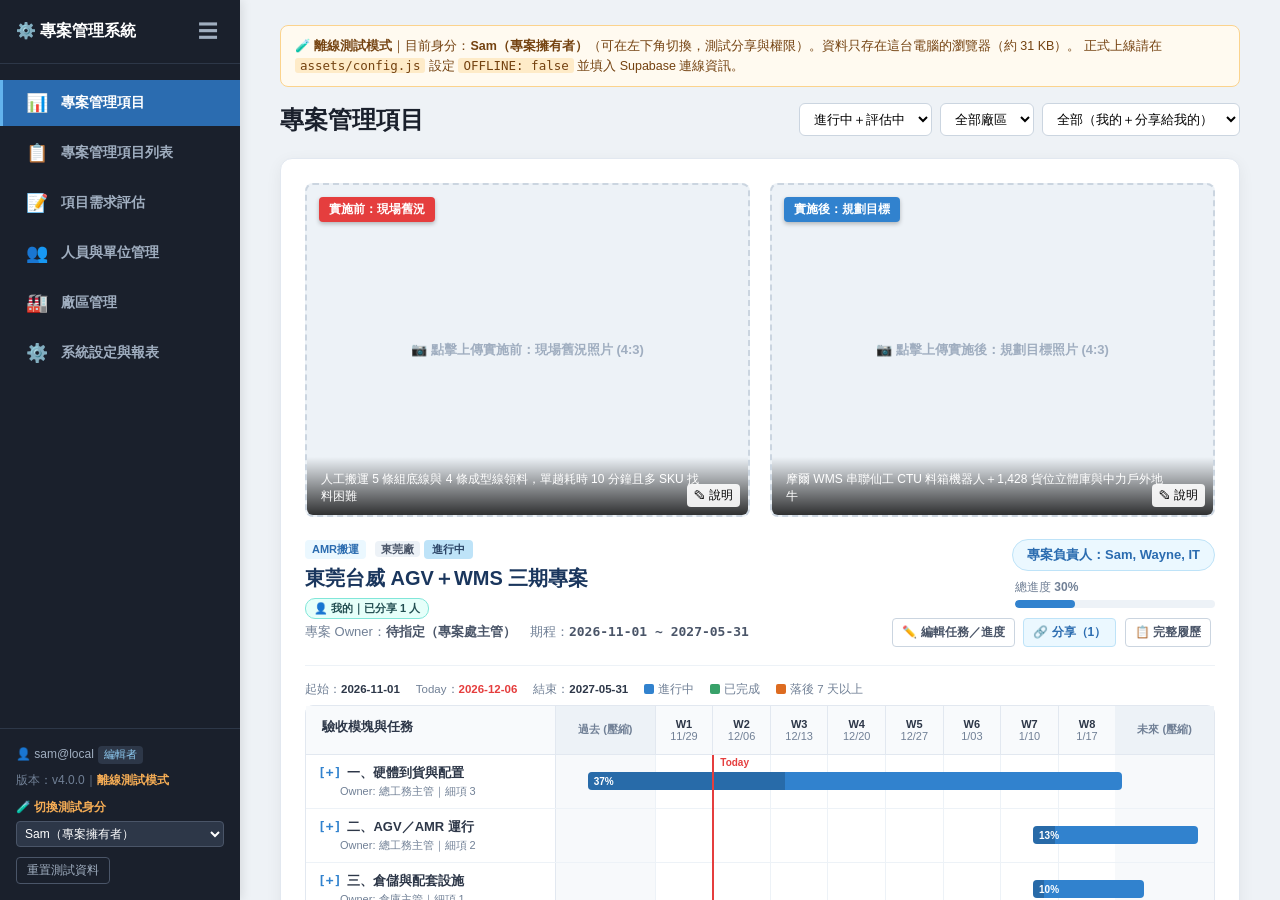
==== login.html @ 590ba209 "Add files via upload" ====
<!DOCTYPE html>
<html lang="zh-TW">
<head>
    <meta charset="UTF-8">
    <meta name="viewport" content="width=device-width, initial-scale=1">
    <title>登入 - 專案管理系統</title>
    <link rel="stylesheet" href="assets/common.css">
    <style>
        body { align-items: center; justify-content: center; background: linear-gradient(135deg, #1a202c 0%, #2b6cb0 100%); overflow: auto; }
        .login-card { background: #fff; border-radius: 14px; box-shadow: 0 20px 50px rgba(0,0,0,.3); width: 400px; max-width: calc(100% - 32px); padding: 34px 32px; }
        .login-brand { font-size: 22px; font-weight: 800; color: #1a202c; margin-bottom: 4px; }
        .login-sub { font-size: 13px; color: var(--c-muted); margin-bottom: 22px; }
        .tabs { display: flex; border-bottom: 2px solid var(--c-border); margin-bottom: 18px; }
        .tabs button { flex: 1; background: none; border: none; padding: 9px; font-size: 14px; font-weight: 700; color: var(--c-muted); cursor: pointer; border-bottom: 3px solid transparent; margin-bottom: -2px; font-family: inherit; }
        .tabs button.active { color: var(--c-primary-dark); border-bottom-color: var(--c-primary); }
        .pane { display: none; }
        .pane.active { display: block; }
        .btn-block { width: 100%; padding: 11px; margin-top: 6px; }
        .msg { font-size: 13px; padding: 10px 12px; border-radius: 6px; margin-bottom: 14px; display: none; line-height: 1.5; }
        .msg.show { display: block; }
        .msg.err { background: #fff5f5; color: #c53030; border: 1px solid #feb2b2; }
        .msg.ok { background: #f0fdf4; color: #22543d; border: 1px solid #9ae6b4; }
        .link { background: none; border: none; color: var(--c-primary); font-size: 12.5px; cursor: pointer; padding: 0; margin-top: 12px; font-family: inherit; }
        .hint { font-size: 12px; color: var(--c-muted); margin-top: 16px; line-height: 1.6; border-top: 1px solid #edf2f7; padding-top: 12px; }
    </style>
</head>
<body>
    <div class="login-card">
        <div class="login-brand">⚙️ 專案管理系統</div>
        <div class="login-sub">請以公司 Email 登入</div>

        <div class="msg" id="msg"></div>

        <div class="tabs" id="tabs">
            <button class="active" data-pane="paneLogin">登入</button>
            <button data-pane="paneSignup">首次使用註冊</button>
        </div>

        <form class="pane active" id="paneLogin">
            <div class="form-group"><label>Email</label><input type="email" id="loginEmail" autocomplete="username" required></div>
            <div class="form-group"><label>密碼</label><input type="password" id="loginPwd" autocomplete="current-password" required></div>
            <button class="btn btn-primary btn-block" type="submit">登入</button>
            <button class="link" type="button" id="btnForgot">忘記密碼？</button>
        </form>

        <form class="pane" id="paneSignup">
            <div class="form-group"><label>Email</label><input type="email" id="suEmail" autocomplete="username" required></div>
            <div class="form-group"><label>設定密碼（至少 8 碼）</label><input type="password" id="suPwd" minlength="8" autocomplete="new-password" required></div>
            <div class="form-group"><label>再次輸入密碼</label><input type="password" id="suPwd2" minlength="8" autocomplete="new-password" required></div>
            <button class="btn btn-primary btn-block" type="submit">註冊帳號</button>
            <div class="hint">註冊後需由系統管理員將您的 Email 加入成員名單，才能看到資料。</div>
        </form>

        <form class="pane" id="paneReset">
            <div class="form-group"><label>設定新密碼（至少 8 碼）</label><input type="password" id="newPwd" minlength="8" autocomplete="new-password" required></div>
            <button class="btn btn-primary btn-block" type="submit">更新密碼並登入</button>
        </form>
    </div>

<script src="assets/vendor/supabase.js"></script>
<script src="assets/config.js"></script>
<script src="assets/offline-db.js"></script>
<script src="assets/common.js"></script>
<script>
    const $ = id => document.getElementById(id);
    const next = (() => {
        const n = PM.param('next') || 'index.html';
        return /^[\w\-]+\.html([?#].*)?$/.test(n) ? n : 'index.html';   // 只允許站內頁面，避免被導向外部網站
    })();
    const baseUrl = location.href.split(/[?#]/)[0];
    const recovering = /type=recovery/.test(location.hash + location.search);   // 需在 Supabase 清除網址前先記下

    function msg(text, ok) {
        const el = $('msg');
        el.textContent = text;
        el.className = 'msg show ' + (ok ? 'ok' : 'err');
    }
    function showPane(id) {
        document.querySelectorAll('.pane').forEach(p => p.classList.toggle('active', p.id === id));
        document.querySelectorAll('#tabs button').forEach(b => b.classList.toggle('active', b.dataset.pane === id));
        $('tabs').style.display = id === 'paneReset' ? 'none' : '';
    }
    document.querySelectorAll('#tabs button').forEach(b => b.onclick = () => { $('msg').className = 'msg'; showPane(b.dataset.pane); });

    function translate(e) {
        const m = (e && e.message) || String(e);
        if (/Invalid login credentials/i.test(m)) return 'Email 或密碼錯誤';
        if (/Email not confirmed/i.test(m)) return '此 Email 尚未完成驗證，請至信箱點擊驗證連結';
        if (/already registered|already been registered/i.test(m)) return '此 Email 已註冊，請直接登入';
        if (/rate limit/i.test(m)) return '操作過於頻繁，請稍後再試';
        if (/Password should be/i.test(m)) return '密碼強度不足（至少 8 碼）';
        if (/Signups not allowed/i.test(m)) return '系統未開放自行註冊，請聯絡管理員建立帳號';
        return m;
    }
    async function withBtn(form, fn) {
        const btn = form.querySelector('button[type=submit]');
        btn.disabled = true;
        try { await fn(); } catch (e) { msg(translate(e)); } finally { btn.disabled = false; }
    }

    if (!PM.configured || !PM.sb) {
        msg('尚未設定資料庫連線：請編輯 assets/config.js 設定 OFFLINE: false 並填入 Supabase 的 URL 與 Publishable key（見部署手冊／README.md）。');
        document.querySelectorAll('form button').forEach(b => b.disabled = true);
    } else {
        // 已登入就直接進入；若是從「重設密碼」信件點進來則顯示設定新密碼
        PM.sb.auth.onAuthStateChange((evt) => {
            if (evt === 'PASSWORD_RECOVERY') { showPane('paneReset'); msg('請設定新密碼', true); }
        });
        if (recovering) { showPane('paneReset'); }
        PM.sb.auth.getSession().then(({ data }) => {
            if (data.session && !recovering && !$('paneReset').classList.contains('active')) location.replace(next);
        });

        $('paneLogin').onsubmit = e => { e.preventDefault(); withBtn(e.target, async () => {
            const { error } = await PM.sb.auth.signInWithPassword({ email: $('loginEmail').value.trim(), password: $('loginPwd').value });
            if (error) throw error;
            location.replace(next);
        }); };

        $('paneSignup').onsubmit = e => { e.preventDefault(); withBtn(e.target, async () => {
            if ($('suPwd').value !== $('suPwd2').value) { msg('兩次輸入的密碼不一致'); return; }
            const { data, error } = await PM.sb.auth.signUp({ email: $('suEmail').value.trim(), password: $('suPwd').value, options: { emailRedirectTo: baseUrl } });
            if (error) throw error;
            if (data.session) location.replace(next);
            else { msg('註冊成功！請到信箱點擊驗證連結後再登入。', true); showPane('paneLogin'); $('loginEmail').value = $('suEmail').value; }
        }); };

        $('btnForgot').onclick = async () => {
            const email = $('loginEmail').value.trim();
            if (!email) { msg('請先在上方輸入 Email'); return; }
            const { error } = await PM.sb.auth.resetPasswordForEmail(email, { redirectTo: baseUrl });
            if (error) msg(translate(error)); else msg('已寄出重設密碼信件，請至信箱查收。', true);
        };

        $('paneReset').onsubmit = e => { e.preventDefault(); withBtn(e.target, async () => {
            const { error } = await PM.sb.auth.updateUser({ password: $('newPwd').value });
            if (error) throw error;
            msg('密碼已更新，正在進入系統…', true);
            setTimeout(() => location.replace('index.html'), 800);
        }); };
    }
</script>
</body>
</html>
---- assets/common.css ----
/* =========================================================
   專案管理系統 - 共用樣式 (所有頁面共用)
   ========================================================= */
:root {
    --sidebar-width: 240px;
    --sidebar-collapsed-width: 68px;
    --c-bg: #eef2f6;
    --c-text: #2d3748;
    --c-muted: #718096;
    --c-border: #e2e8f0;
    --c-primary: #3182ce;
    --c-primary-dark: #2b6cb0;
}
* { box-sizing: border-box; }
body { font-family: -apple-system, BlinkMacSystemFont, "Segoe UI", Roboto, "Noto Sans TC", "Microsoft JhengHei", Helvetica, Arial, sans-serif; background: var(--c-bg); margin: 0; padding: 0; color: var(--c-text); display: flex; height: 100vh; overflow: hidden; }

/* ================= 側邊欄 ================= */
.sidebar { width: var(--sidebar-width); background: #1a202c; color: #e2e8f0; display: flex; flex-direction: column; transition: width .3s cubic-bezier(.4,0,.2,1); position: relative; flex-shrink: 0; z-index: 100; box-shadow: 2px 0 10px rgba(0,0,0,.1); }
.sidebar.collapsed { width: var(--sidebar-collapsed-width); }
.sidebar-header { height: 64px; display: flex; align-items: center; justify-content: space-between; padding: 0 16px; border-bottom: 1px solid #2d3748; }
.brand-title { font-size: 16px; font-weight: 700; color: #fff; white-space: nowrap; overflow: hidden; display: flex; align-items: center; gap: 10px; }
.sidebar.collapsed .brand-title { display: none; }
.sidebar.collapsed .sidebar-header { justify-content: center; padding: 0; }
.btn-toggle-sidebar { background: transparent; border: none; color: #a0aec0; font-size: 20px; cursor: pointer; padding: 6px; border-radius: 6px; display: flex; align-items: center; justify-content: center; }
.btn-toggle-sidebar:hover { color: #fff; background: #2d3748; }
.sidebar-menu { list-style: none; margin: 16px 0; padding: 0; display: flex; flex-direction: column; gap: 4px; flex-grow: 1; }
.menu-item { display: flex; align-items: center; padding: 12px 20px; color: #a0aec0; text-decoration: none; font-size: 13.5px; font-weight: 600; border-left: 3px solid transparent; transition: all .2s; white-space: nowrap; overflow: hidden; }
.menu-item:hover { color: #fff; background: #2d3748; }
.menu-item.active { color: #fff; background: var(--c-primary-dark); border-left-color: #63b3ed; }
.menu-icon { font-size: 18px; min-width: 28px; display: flex; align-items: center; justify-content: center; }
.menu-text { margin-left: 10px; }
.sidebar.collapsed .menu-text { display: none; }
.sidebar-footer { padding: 16px; border-top: 1px solid #2d3748; font-size: 12px; color: var(--c-muted); white-space: nowrap; overflow: hidden; line-height: 1.6; }
.sidebar.collapsed .sidebar-footer { display: none; }

/* ================= 主內容區 ================= */
.main-wrapper { flex-grow: 1; height: 100vh; overflow-y: auto; padding: 25px 40px; min-width: 0; }
.page-container { max-width: 1280px; margin: 0 auto; }
.top-navbar { display: flex; justify-content: space-between; align-items: center; margin-bottom: 22px; gap: 12px; flex-wrap: wrap; }
.nav-title { font-size: 24px; font-weight: 700; color: #1a202c; }
.toolbar-inline { display: flex; gap: 8px; align-items: center; flex-wrap: wrap; }

.card { background: #fff; border-radius: 12px; border: 1px solid var(--c-border); box-shadow: 0 4px 15px rgba(0,0,0,.04); overflow: hidden; }
.toolbar { padding: 14px 20px; display: flex; justify-content: space-between; align-items: center; border-bottom: 1px solid #edf2f7; background: #fafafa; gap: 10px; flex-wrap: wrap; }
.search-box { width: 300px; max-width: 100%; padding: 8px 12px; border: 1px solid #cbd5e0; border-radius: 6px; font-size: 13px; }
.filter-select { padding: 7px 10px; border: 1px solid #cbd5e0; border-radius: 6px; font-size: 13px; background: #fff; }
.table-scroll { overflow-x: auto; }

/* ================= 按鈕 ================= */
.btn { border: none; padding: 9px 18px; border-radius: 6px; font-size: 13.5px; font-weight: 600; cursor: pointer; text-decoration: none; display: inline-flex; align-items: center; justify-content: center; gap: 6px; transition: background .15s; font-family: inherit; white-space: nowrap; }
.btn-primary { background: var(--c-primary); color: #fff; }
.btn-primary:hover { background: var(--c-primary-dark); }
.btn-secondary { background: #edf2f7; color: #4a5568; }
.btn-secondary:hover { background: #e2e8f0; }
.btn-success { background: #2f855a; color: #fff; }
.btn-success:hover { background: #276749; }
.btn-danger-outline { background: transparent; border: 1px solid #feb2b2; color: #e53e3e; }
.btn-danger-outline:hover { background: #fff5f5; border-color: #e53e3e; }
.btn-action { background: #fff; border: 1px solid #cbd5e0; padding: 5px 9px; border-radius: 4px; font-size: 12px; font-weight: 600; cursor: pointer; color: #4a5568; margin: 2px 4px 2px 0; text-decoration: none; display: inline-block; font-family: inherit; white-space: nowrap; }
.btn-action:hover { background: #edf2f7; }
.btn-action.btn-complete { color: #22543d; border-color: #86efac; background: #f0fdf4; }
.btn-action.btn-blue { color: var(--c-primary-dark); border-color: #bee3f8; background: #ebf8ff; }
.btn-action.del:hover, .btn-action.btn-del:hover { background: #fff5f5; color: #e53e3e; border-color: #feb2b2; }
.btn-icon-del { color: #e53e3e; background: none; border: none; cursor: pointer; font-size: 16px; font-weight: bold; padding: 2px 6px; border-radius: 4px; }
.btn-icon-del:hover { background: #fff5f5; }

/* ================= 標籤 / 狀態徽章 ================= */
.badge { display: inline-block; padding: 2px 8px; border-radius: 4px; font-size: 11px; font-weight: 700; white-space: nowrap; }
.st-ing  { background: #bee3f8; color: #2a4365; }
.st-plan { background: #feebc8; color: #744210; }
.st-done { background: #c6f6d5; color: #22543d; }
.st-stop { background: #e2e8f0; color: #4a5568; }
.st-req  { background: #e9d8fd; color: #553c9e; }
.proj-type-tag { display: inline-block; padding: 2px 7px; border-radius: 4px; font-size: 11px; font-weight: 700; background: #e2e8f0; color: #4a5568; margin-right: 4px; }
.type-amr { background: #ebf8ff; color: #2b6cb0; }
.type-arm { background: #fefcbf; color: #744210; }
.type-sys { background: #e9d8fd; color: #553c9e; }
.type-mod { background: #feebc8; color: #9c4221; }
.type-ai  { background: #fed7e2; color: #97266d; }
.type-other { background: #e2e8f0; color: #4a5568; }
.badge-factory { background: #edf2f7; color: #4a5568; padding: 2px 6px; border-radius: 4px; font-size: 11px; font-weight: 700; }

/* 紀錄類別標籤 */
.rec-tag { font-size: 11px; padding: 2px 7px; border-radius: 4px; font-weight: 600; white-space: nowrap; display: inline-block; }
.rec-meeting { background: #e9d8fd; color: #553c9e; }
.rec-site { background: #bee3f8; color: #2a4365; }
.rec-review { background: #c6f6d5; color: #22543d; }
.rec-change { background: #feebc8; color: #744210; }
.rec-issue { background: #fed7d7; color: #9b2c2c; }
.rec-other { background: #e2e8f0; color: #4a5568; }

/* 進度條 */
.progress-track { height: 8px; background: #edf2f7; border-radius: 4px; overflow: hidden; margin-top: 4px; }
.progress-fill { height: 100%; background: var(--c-primary); border-radius: 4px; }
.progress-fill.done { background: #38a169; }

/* ================= 表單 ================= */
.form-group { display: flex; flex-direction: column; gap: 5px; margin-bottom: 12px; min-width: 0; }
.form-group label { font-size: 12.5px; font-weight: 700; color: #4a5568; }
.form-group input, .form-group select, .form-group textarea { padding: 8px 10px; border: 1px solid #cbd5e0; border-radius: 6px; font-size: 13px; font-family: inherit; background: #fff; width: 100%; }
.form-group textarea { resize: vertical; }
.form-grid-2 { display: grid; grid-template-columns: 1fr 1fr; gap: 12px; }
.req { color: #e53e3e; }
input:focus, select:focus, textarea:focus { outline: 2px solid #90cdf4; outline-offset: 0; border-color: var(--c-primary); }

/* ================= Modal ================= */
.modal-overlay { display: none; position: fixed; inset: 0; background: rgba(0,0,0,.45); z-index: 2000; align-items: center; justify-content: center; padding: 16px; }
.modal-overlay.open { display: flex; }
.modal-box { background: #fff; border-radius: 10px; width: 520px; max-width: 100%; max-height: 92vh; overflow-y: auto; padding: 24px; box-shadow: 0 10px 25px rgba(0,0,0,.15); }
.modal-title { font-size: 16px; font-weight: 700; margin-bottom: 16px; color: #1a202c; }
.modal-actions { display: flex; justify-content: flex-end; gap: 10px; margin-top: 18px; }

/* ================= 其他 ================= */
.empty { text-align: center; padding: 40px 20px; color: #a0aec0; font-size: 13px; }
.muted { color: var(--c-muted); font-size: 12px; }
.mono { font-family: ui-monospace, SFMono-Regular, Menlo, Consolas, monospace; }
.warn-text { color: #c05621; font-size: 11.5px; font-weight: 700; }
.toast { position: fixed; right: 24px; bottom: 24px; background: #1a202c; color: #fff; padding: 10px 18px; border-radius: 8px; font-size: 13px; font-weight: 600; box-shadow: 0 6px 20px rgba(0,0,0,.25); z-index: 3000; opacity: 0; transform: translateY(10px); transition: all .25s; pointer-events: none; }
.toast.show { opacity: 1; transform: translateY(0); }
.toast.error { background: #c53030; }

/* ================= 響應式 ================= */
@media (max-width: 900px) {
    .main-wrapper { padding: 18px 16px; }
    .form-grid-2 { grid-template-columns: 1fr; }
    .nav-title { font-size: 20px; }
}

/* ================= v3：雲端版新增 ================= */
.pm-overlay { position: fixed; inset: 0; background: rgba(238,242,246,.92); z-index: 5000; display: flex; flex-direction: column; align-items: center; justify-content: center; gap: 14px; font-size: 14px; color: #4a5568; text-align: center; padding: 20px; }
.pm-overlay.busy { background: rgba(255,255,255,.35); cursor: progress; }
.pm-overlay.busy .pm-overlay-text { display: none; }
.spinner { width: 34px; height: 34px; border: 4px solid #cbd5e0; border-top-color: var(--c-primary); border-radius: 50%; animation: spin .8s linear infinite; }
@keyframes spin { to { transform: rotate(360deg); } }
.pm-overlay .err-box { background: #fff; border: 1px solid #feb2b2; border-radius: 10px; padding: 24px; max-width: 560px; text-align: left; line-height: 1.7; color: #2d3748; }
.pm-overlay .err-box h3 { margin: 0 0 8px; color: #c53030; }
.pm-overlay code { background: #edf2f7; padding: 1px 6px; border-radius: 4px; font-size: 12.5px; }
.sidebar-user { font-size: 12px; color: #a0aec0; margin-bottom: 6px; overflow: hidden; text-overflow: ellipsis; }
.sidebar-user .role { display: inline-block; background: #2d3748; color: #90cdf4; padding: 0 6px; border-radius: 4px; font-size: 11px; margin-left: 4px; }
.btn-logout { background: transparent; border: 1px solid #4a5568; color: #a0aec0; font-size: 12px; padding: 4px 10px; border-radius: 4px; cursor: pointer; margin-top: 6px; }
.btn-logout:hover { color: #fff; border-color: #a0aec0; }
/* 唯讀成員：隱藏所有編輯操作 */
body.readonly .edit-only { display: none !important; }
/* 離線測試模式提示 */
.offline-banner { background: #fffaf0; border: 1px solid #fbd38d; color: #744210; border-radius: 8px; padding: 10px 14px; font-size: 12.5px; line-height: 1.6; margin-bottom: 16px; }
.offline-banner code { background: #feebc8; padding: 0 5px; border-radius: 3px; }

/* ================= 多選下拉（與會人員） ================= */
.ms { position: relative; }
.ms-box { min-height: 38px; border: 1px solid #cbd5e0; border-radius: 6px; padding: 4px 28px 4px 6px; background: #fff; cursor: pointer; position: relative; display: flex; align-items: center; }
.ms-box:focus, .ms.open .ms-box { outline: 2px solid #90cdf4; border-color: var(--c-primary); }
.ms-chips { display: flex; flex-wrap: wrap; gap: 4px; flex: 1; min-width: 0; }
.ms-chip { display: inline-flex; align-items: center; gap: 2px; background: #ebf8ff; color: var(--c-primary-dark); border: 1px solid #bee3f8; border-radius: 12px; padding: 2px 4px 2px 9px; font-size: 12px; font-weight: 600; max-width: 100%; }
.ms-chip-x { background: none; border: none; color: #63b3ed; cursor: pointer; font-size: 14px; line-height: 1; padding: 0 4px; border-radius: 50%; }
.ms-chip-x:hover { color: #e53e3e; background: #fff5f5; }
.ms-placeholder { color: #a0aec0; font-size: 13px; padding: 4px; }
.ms-caret { position: absolute; right: 10px; top: 50%; transform: translateY(-50%); color: #a0aec0; font-size: 11px; transition: transform .15s; }
.ms.open .ms-caret { transform: translateY(-50%) rotate(180deg); }
.ms-panel { display: none; border: 1px solid #cbd5e0; border-top: none; border-radius: 0 0 6px 6px; background: #fff; box-shadow: 0 6px 14px rgba(0,0,0,.08); }
.ms.open .ms-panel { display: block; }
.ms.open .ms-box { border-radius: 6px 6px 0 0; }
.ms-search { width: 100%; border: none !important; border-bottom: 1px solid #edf2f7 !important; padding: 8px 10px !important; font-size: 12.5px; outline: none !important; border-radius: 0 !important; }
.ms-list { max-height: 210px; overflow-y: auto; padding: 4px 0; }
.ms-group { font-size: 11px; font-weight: 700; color: #a0aec0; padding: 6px 12px 2px; }
.ms-opt { display: flex !important; align-items: center; gap: 8px; padding: 6px 12px; cursor: pointer; font-size: 13px !important; font-weight: 500 !important; color: #2d3748 !important; }
.ms-opt:hover { background: #f7fafc; }
.ms-opt input { width: 15px !important; height: 15px; flex-shrink: 0; padding: 0 !important; }
.ms-opt small { color: #a0aec0; font-size: 11px; margin-left: auto; }
.ms-add { display: block; width: calc(100% - 16px); margin: 4px 8px 6px; background: #f0fff4; border: 1px dashed #9ae6b4; color: #22543d; border-radius: 5px; padding: 6px; font-size: 12.5px; font-weight: 600; cursor: pointer; text-align: left; font-family: inherit; }
.ms-empty { padding: 10px 12px; font-size: 12px; color: #a0aec0; }

/* ================= CSV 問卷表格匯入 ================= */
.nav-actions { display: flex; gap: 8px; align-items: center; flex-wrap: wrap; }
.btn-outline { background: #fff; color: #4a5568; border: 1px solid #cbd5e0; }
.btn-outline:hover { background: #f7fafc; border-color: #a0aec0; }
.btn-outline.green { color: #276749; border-color: #9ae6b4; background: #f0fff4; }
.btn-outline.green:hover { background: #c6f6d5; }
.csv-box { width: 860px; }
.csv-steps { background: #f8fafc; border: 1px solid var(--c-border); border-radius: 8px; padding: 12px 14px; font-size: 13px; line-height: 1.9; color: #4a5568; margin-bottom: 14px; }
.csv-drop { display: flex; flex-direction: column; align-items: center; gap: 6px; border: 2px dashed #90cdf4; background: #f7fbff; border-radius: 10px; padding: 26px 16px; cursor: pointer; text-align: center; font-size: 13.5px; color: #2d3748; transition: all .15s; }
.csv-drop:hover, .csv-drop.over { background: #ebf8ff; border-color: var(--c-primary); }
.csv-drop-icon { font-size: 30px; }
.csv-cols { margin-top: 12px; font-size: 12px; color: #4a5568; display: flex; flex-wrap: wrap; gap: 5px; align-items: center; }
.csv-col { background: #edf2f7; border-radius: 4px; padding: 2px 7px; }
.csv-col.req { background: #ebf8ff; color: var(--c-primary-dark); font-weight: 700; }
.csv-error { background: #fff5f5; border: 1px solid #feb2b2; color: #c53030; border-radius: 6px; padding: 10px 12px; font-size: 13px; margin-bottom: 12px; line-height: 1.6; }
.csv-summary { display: flex; gap: 8px; align-items: center; flex-wrap: wrap; font-size: 13px; margin-bottom: 10px; }
.csv-pill { padding: 3px 10px; border-radius: 12px; font-size: 12px; font-weight: 700; }
.csv-pill.ok { background: #c6f6d5; color: #22543d; }
.csv-pill.warn { background: #feebc8; color: #744210; }
.csv-pill.err { background: #fed7d7; color: #9b2c2c; }
.csv-opt { display: flex; align-items: center; gap: 8px; font-size: 12.5px; background: #fffaf0; border: 1px solid #fbd38d; border-radius: 6px; padding: 8px 12px; margin-bottom: 10px; cursor: pointer; }
.csv-table-wrap { max-height: 46vh; overflow: auto; border: 1px solid var(--c-border); border-radius: 8px; }
.csv-table { width: 100%; border-collapse: collapse; font-size: 12.5px; }
.csv-table th { position: sticky; top: 0; background: #edf2f7; text-align: left; padding: 8px 10px; z-index: 1; }
.csv-table td { padding: 8px 10px; border-bottom: 1px solid #edf2f7; vertical-align: top; }
.csv-table tr.row-err td { background: #fffafa; }
.csv-table tr.row-err .csv-item-title { color: #a0aec0; }
.csv-item-title { font-weight: 700; color: #1a365d; }
.csv-msg { font-size: 12px; line-height: 1.6; }
.csv-msg.ok { color: #2f855a; }
.csv-msg.warn { color: #c05621; }
.csv-msg.err { color: #c53030; }

/* ================= v4：個人專案＋分享 ================= */
.own-badge { display: inline-block; font-size: 11px; font-weight: 700; padding: 2px 8px; border-radius: 10px; white-space: nowrap; vertical-align: 1px; }
.own-badge.mine { background: #e6fffa; color: #234e52; border: 1px solid #81e6d9; }
.own-badge.shared { background: #faf5ff; color: #553c9e; border: 1px solid #d6bcfa; }
.own-badge.admin { background: #fffaf0; color: #7b341e; border: 1px solid #fbd38d; }
.author-tag { font-size: 11px; color: #718096; white-space: nowrap; }
.entry-actions { display: inline-flex; gap: 2px; margin-left: 4px; }
.btn-mini { background: none; border: none; color: #a0aec0; cursor: pointer; font-size: 12px; padding: 1px 5px; border-radius: 4px; }
.btn-mini:hover { background: #ebf8ff; color: var(--c-primary); }
.btn-mini.del:hover { background: #fff5f5; color: #e53e3e; }
.share-note { background: #faf5ff; border: 1px solid #e9d8fd; color: #44337a; border-radius: 8px; padding: 10px 12px; font-size: 12.5px; line-height: 1.7; margin-bottom: 14px; }
.share-add { display: flex; gap: 8px; }
.share-list-title { font-size: 13px; font-weight: 700; margin: 16px 0 6px; color: #4a5568; }
.share-list { border-top: 1px solid #edf2f7; }
.share-row { display: flex; justify-content: space-between; align-items: center; padding: 8px 0; border-bottom: 1px solid #edf2f7; font-size: 13px; gap: 10px; }
.readonly-note { background: #f7fafc; border: 1px dashed #cbd5e0; color: #718096; font-size: 12px; border-radius: 6px; padding: 6px 10px; }
.offline-switch { margin: 8px 0 4px; }
.offline-switch label { display: block; color: #f6ad55; font-weight: 700; margin-bottom: 4px; }
.offline-switch select { width: 100%; background: #2d3748; color: #fff; border: 1px solid #4a5568; border-radius: 4px; padding: 4px; font-size: 12px; }
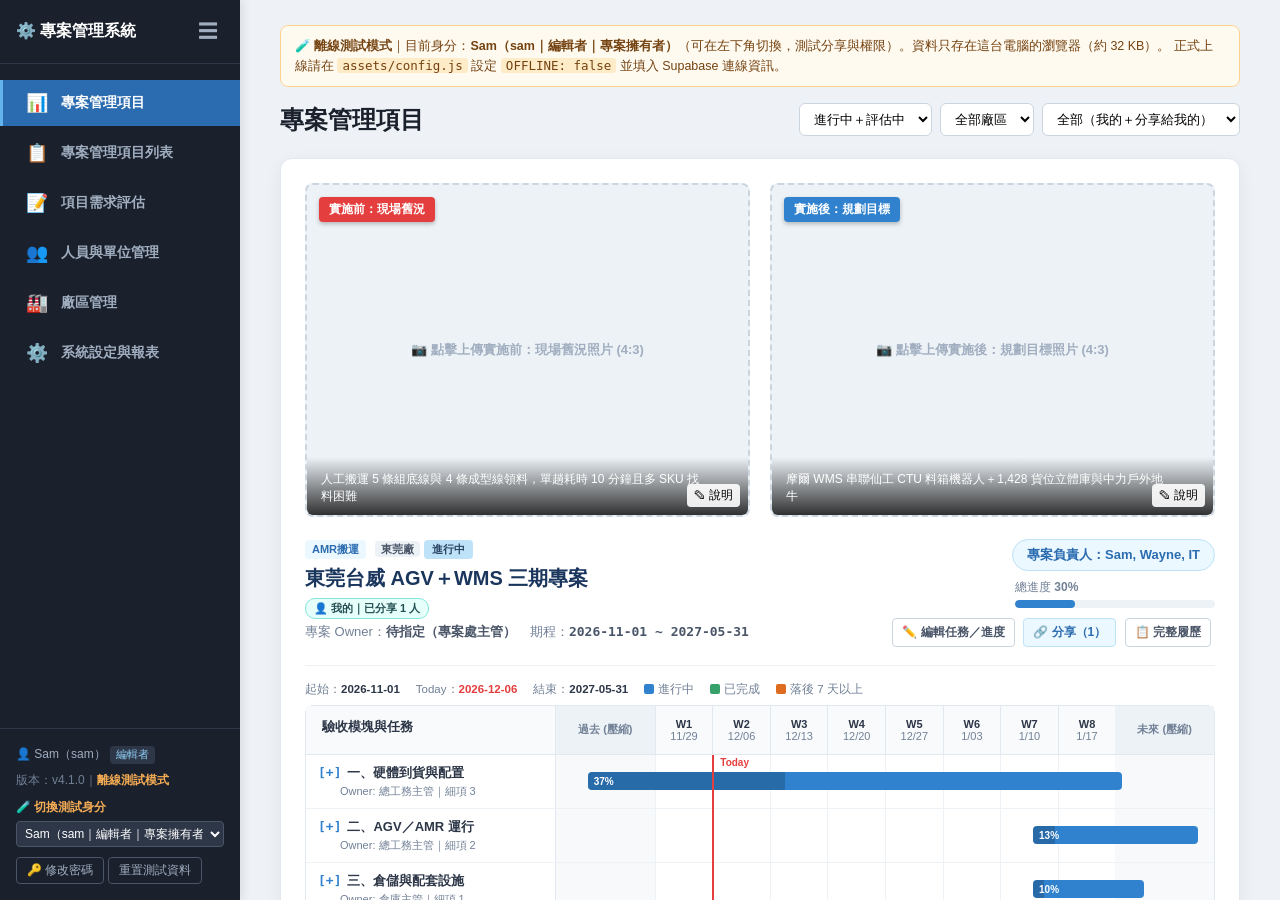
==== commit 071ae8b8: "Add files via upload" ====
--- a/login.html
+++ b/login.html
@@ -7,54 +7,30 @@
     <link rel="stylesheet" href="assets/common.css">
     <style>
         body { align-items: center; justify-content: center; background: linear-gradient(135deg, #1a202c 0%, #2b6cb0 100%); overflow: auto; }
-        .login-card { background: #fff; border-radius: 14px; box-shadow: 0 20px 50px rgba(0,0,0,.3); width: 400px; max-width: calc(100% - 32px); padding: 34px 32px; }
+        .login-card { background: #fff; border-radius: 14px; box-shadow: 0 20px 50px rgba(0,0,0,.3); width: 380px; max-width: calc(100% - 32px); padding: 34px 32px; }
         .login-brand { font-size: 22px; font-weight: 800; color: #1a202c; margin-bottom: 4px; }
         .login-sub { font-size: 13px; color: var(--c-muted); margin-bottom: 22px; }
-        .tabs { display: flex; border-bottom: 2px solid var(--c-border); margin-bottom: 18px; }
-        .tabs button { flex: 1; background: none; border: none; padding: 9px; font-size: 14px; font-weight: 700; color: var(--c-muted); cursor: pointer; border-bottom: 3px solid transparent; margin-bottom: -2px; font-family: inherit; }
-        .tabs button.active { color: var(--c-primary-dark); border-bottom-color: var(--c-primary); }
-        .pane { display: none; }
-        .pane.active { display: block; }
         .btn-block { width: 100%; padding: 11px; margin-top: 6px; }
         .msg { font-size: 13px; padding: 10px 12px; border-radius: 6px; margin-bottom: 14px; display: none; line-height: 1.5; }
         .msg.show { display: block; }
         .msg.err { background: #fff5f5; color: #c53030; border: 1px solid #feb2b2; }
         .msg.ok { background: #f0fdf4; color: #22543d; border: 1px solid #9ae6b4; }
-        .link { background: none; border: none; color: var(--c-primary); font-size: 12.5px; cursor: pointer; padding: 0; margin-top: 12px; font-family: inherit; }
         .hint { font-size: 12px; color: var(--c-muted); margin-top: 16px; line-height: 1.6; border-top: 1px solid #edf2f7; padding-top: 12px; }
     </style>
 </head>
 <body>
     <div class="login-card">
         <div class="login-brand">⚙️ 專案管理系統</div>
-        <div class="login-sub">請以公司 Email 登入</div>
+        <div class="login-sub">請輸入管理員發給你的帳號與密碼</div>
 
         <div class="msg" id="msg"></div>
 
-        <div class="tabs" id="tabs">
-            <button class="active" data-pane="paneLogin">登入</button>
-            <button data-pane="paneSignup">首次使用註冊</button>
-        </div>
-
-        <form class="pane active" id="paneLogin">
-            <div class="form-group"><label>Email</label><input type="email" id="loginEmail" autocomplete="username" required></div>
+        <form id="loginForm" autocomplete="on">
+            <div class="form-group"><label>帳號</label><input type="text" id="loginUser" autocomplete="username" autocapitalize="off" spellcheck="false" required></div>
             <div class="form-group"><label>密碼</label><input type="password" id="loginPwd" autocomplete="current-password" required></div>
             <button class="btn btn-primary btn-block" type="submit">登入</button>
-            <button class="link" type="button" id="btnForgot">忘記密碼？</button>
         </form>
-
-        <form class="pane" id="paneSignup">
-            <div class="form-group"><label>Email</label><input type="email" id="suEmail" autocomplete="username" required></div>
-            <div class="form-group"><label>設定密碼（至少 8 碼）</label><input type="password" id="suPwd" minlength="8" autocomplete="new-password" required></div>
-            <div class="form-group"><label>再次輸入密碼</label><input type="password" id="suPwd2" minlength="8" autocomplete="new-password" required></div>
-            <button class="btn btn-primary btn-block" type="submit">註冊帳號</button>
-            <div class="hint">註冊後需由系統管理員將您的 Email 加入成員名單，才能看到資料。</div>
-        </form>
-
-        <form class="pane" id="paneReset">
-            <div class="form-group"><label>設定新密碼（至少 8 碼）</label><input type="password" id="newPwd" minlength="8" autocomplete="new-password" required></div>
-            <button class="btn btn-primary btn-block" type="submit">更新密碼並登入</button>
-        </form>
+        <div class="hint">沒有帳號或忘記密碼，請聯絡系統管理員（系統設定 → 帳號與權限）。<br>登入後可在左下角「🔑 修改密碼」自行更改密碼。</div>
     </div>
 
 <script src="assets/vendor/supabase.js"></script>
@@ -67,77 +43,40 @@
         const n = PM.param('next') || 'index.html';
         return /^[\w\-]+\.html([?#].*)?$/.test(n) ? n : 'index.html';   // 只允許站內頁面，避免被導向外部網站
     })();
-    const baseUrl = location.href.split(/[?#]/)[0];
-    const recovering = /type=recovery/.test(location.hash + location.search);   // 需在 Supabase 清除網址前先記下
 
     function msg(text, ok) {
         const el = $('msg');
         el.textContent = text;
         el.className = 'msg show ' + (ok ? 'ok' : 'err');
     }
-    function showPane(id) {
-        document.querySelectorAll('.pane').forEach(p => p.classList.toggle('active', p.id === id));
-        document.querySelectorAll('#tabs button').forEach(b => b.classList.toggle('active', b.dataset.pane === id));
-        $('tabs').style.display = id === 'paneReset' ? 'none' : '';
-    }
-    document.querySelectorAll('#tabs button').forEach(b => b.onclick = () => { $('msg').className = 'msg'; showPane(b.dataset.pane); });
-
     function translate(e) {
         const m = (e && e.message) || String(e);
-        if (/Invalid login credentials/i.test(m)) return 'Email 或密碼錯誤';
-        if (/Email not confirmed/i.test(m)) return '此 Email 尚未完成驗證，請至信箱點擊驗證連結';
-        if (/already registered|already been registered/i.test(m)) return '此 Email 已註冊，請直接登入';
-        if (/rate limit/i.test(m)) return '操作過於頻繁，請稍後再試';
-        if (/Password should be/i.test(m)) return '密碼強度不足（至少 8 碼）';
-        if (/Signups not allowed/i.test(m)) return '系統未開放自行註冊，請聯絡管理員建立帳號';
+        if (/Invalid login credentials/i.test(m)) return '帳號或密碼錯誤';
+        if (/rate limit|too many/i.test(m)) return '嘗試次數過多，請稍後再試';
+        if (/Email not confirmed/i.test(m)) return '此帳號尚未啟用，請聯絡管理員';
         return m;
-    }
-    async function withBtn(form, fn) {
-        const btn = form.querySelector('button[type=submit]');
-        btn.disabled = true;
-        try { await fn(); } catch (e) { msg(translate(e)); } finally { btn.disabled = false; }
     }
 
     if (!PM.configured || !PM.sb) {
         msg('尚未設定資料庫連線：請編輯 assets/config.js 設定 OFFLINE: false 並填入 Supabase 的 URL 與 Publishable key（見部署手冊／README.md）。');
         document.querySelectorAll('form button').forEach(b => b.disabled = true);
     } else {
-        // 已登入就直接進入；若是從「重設密碼」信件點進來則顯示設定新密碼
-        PM.sb.auth.onAuthStateChange((evt) => {
-            if (evt === 'PASSWORD_RECOVERY') { showPane('paneReset'); msg('請設定新密碼', true); }
-        });
-        if (recovering) { showPane('paneReset'); }
-        PM.sb.auth.getSession().then(({ data }) => {
-            if (data.session && !recovering && !$('paneReset').classList.contains('active')) location.replace(next);
-        });
+        if (PM.offline) msg('離線測試模式：不需登入，左下角可切換測試身分。即將進入系統…', true);
+        PM.sb.auth.getSession().then(({ data }) => { if (data.session) location.replace(next); });
 
-        $('paneLogin').onsubmit = e => { e.preventDefault(); withBtn(e.target, async () => {
-            const { error } = await PM.sb.auth.signInWithPassword({ email: $('loginEmail').value.trim(), password: $('loginPwd').value });
-            if (error) throw error;
-            location.replace(next);
-        }); };
-
-        $('paneSignup').onsubmit = e => { e.preventDefault(); withBtn(e.target, async () => {
-            if ($('suPwd').value !== $('suPwd2').value) { msg('兩次輸入的密碼不一致'); return; }
-            const { data, error } = await PM.sb.auth.signUp({ email: $('suEmail').value.trim(), password: $('suPwd').value, options: { emailRedirectTo: baseUrl } });
-            if (error) throw error;
-            if (data.session) location.replace(next);
-            else { msg('註冊成功！請到信箱點擊驗證連結後再登入。', true); showPane('paneLogin'); $('loginEmail').value = $('suEmail').value; }
-        }); };
-
-        $('btnForgot').onclick = async () => {
-            const email = $('loginEmail').value.trim();
-            if (!email) { msg('請先在上方輸入 Email'); return; }
-            const { error } = await PM.sb.auth.resetPasswordForEmail(email, { redirectTo: baseUrl });
-            if (error) msg(translate(error)); else msg('已寄出重設密碼信件，請至信箱查收。', true);
+        $('loginForm').onsubmit = async e => {
+            e.preventDefault();
+            const btn = e.target.querySelector('button[type=submit]');
+            const username = $('loginUser').value.trim();
+            if (!username) { msg('請輸入帳號'); return; }
+            btn.disabled = true;
+            try {
+                const { error } = await PM.sb.auth.signInWithPassword({ email: PM.toLoginEmail(username), password: $('loginPwd').value });
+                if (error) throw error;
+                location.replace(next);
+            } catch (err) { msg(translate(err)); }
+            finally { btn.disabled = false; }
         };
-
-        $('paneReset').onsubmit = e => { e.preventDefault(); withBtn(e.target, async () => {
-            const { error } = await PM.sb.auth.updateUser({ password: $('newPwd').value });
-            if (error) throw error;
-            msg('密碼已更新，正在進入系統…', true);
-            setTimeout(() => location.replace('index.html'), 800);
-        }); };
     }
 </script>
 </body>
